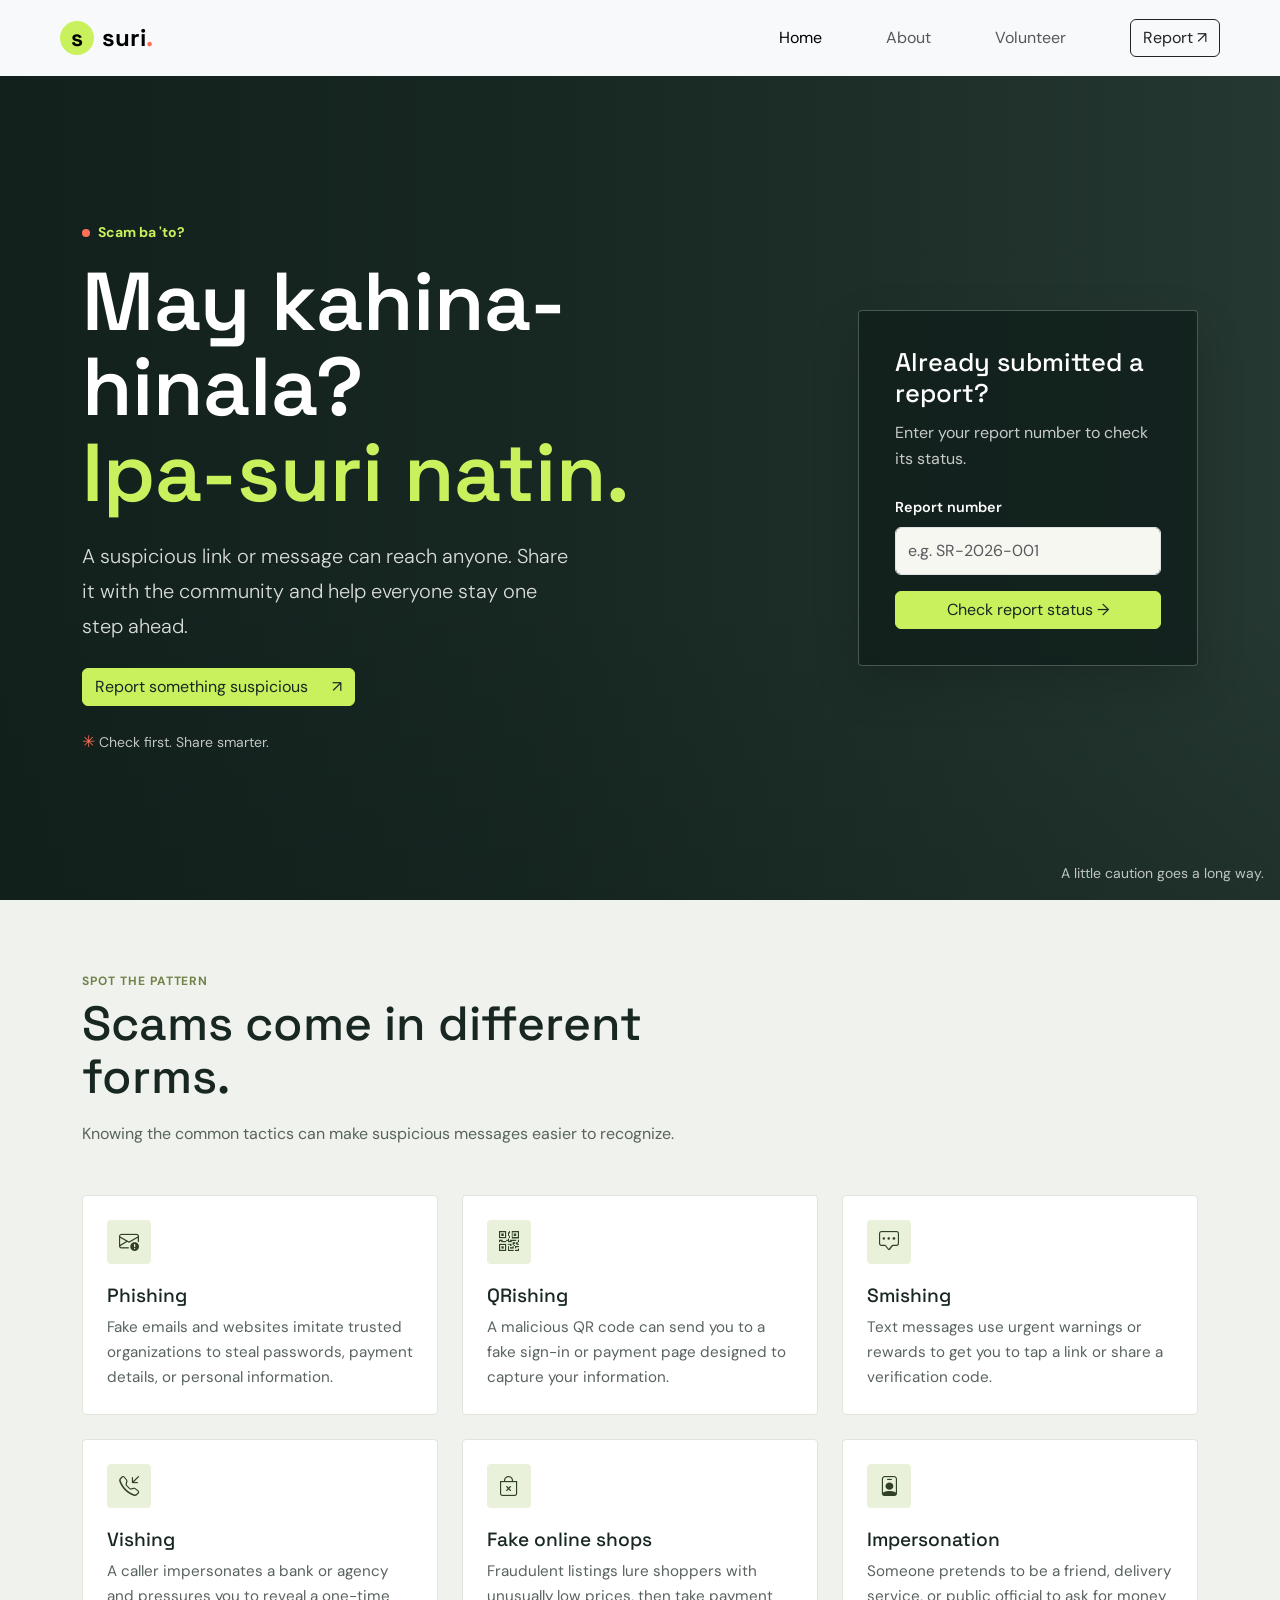
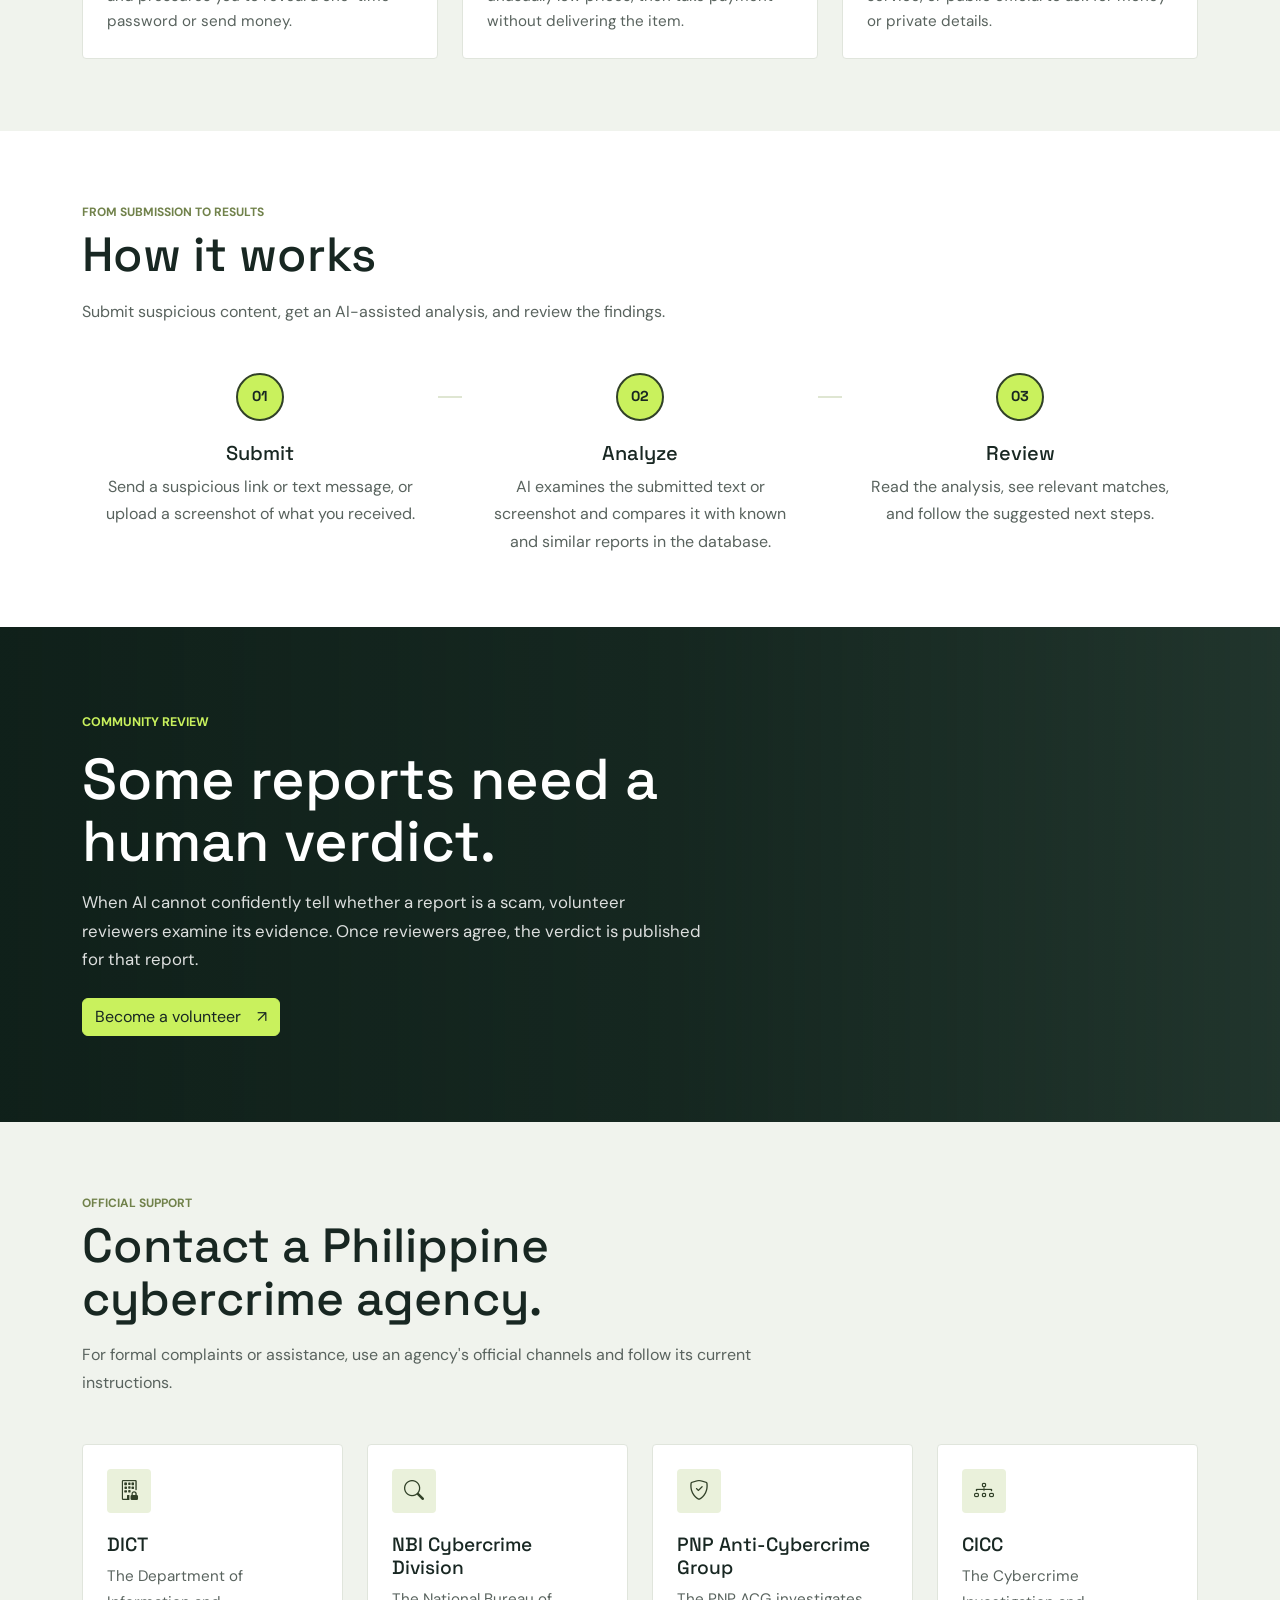
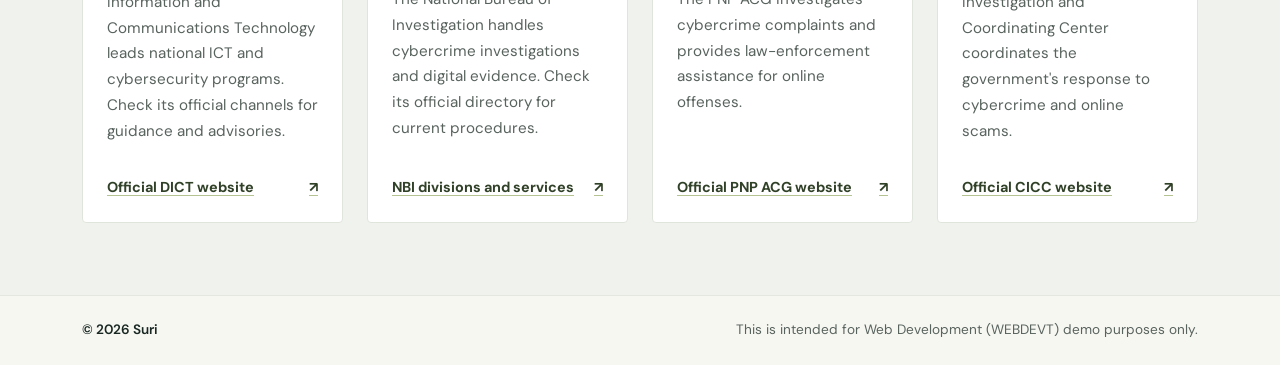
==== Third Exercise/Citizen Reporting Website/Citizen Reporting Website/index.html @ fd9e9ee7 "Initial Commit" ====
<!doctype html>
<html lang="en">
  <head>
    <meta charset="utf-8">
    <meta name="viewport" content="width=device-width, initial-scale=1">
    <meta name="theme-color" content="#f7f7f2">
    <meta name="description" content="A community space to check suspicious links and messages before they spread." >
    <title>Suri | Scam ba 'to?</title>

    <!-- Bootstrap supplies the responsive layout and common interface styles. -->
    <link href="https://cdn.jsdelivr.net/npm/bootstrap@5.3.3/dist/css/bootstrap.min.css" rel="stylesheet" integrity="sha384-QWTKZyjpPEjISv5WaRU9OFeRpok6YctnYmDr5pNlyT2bRjXh0JMhjY6hW+ALEwIH" crossorigin="anonymous">
    <link rel="stylesheet" href="https://cdn.jsdelivr.net/npm/bootstrap-icons@1.11.3/font/bootstrap-icons.min.css">
    <!-- A display font paired with a readable body font gives the page its own voice. -->
    <link rel="preconnect" href="https://fonts.googleapis.com">
    <link rel="preconnect" href="https://fonts.gstatic.com" crossorigin>
    <link href="https://fonts.googleapis.com/css2?family=DM+Sans:wght@400;500;600;700&family=Space+Grotesk:wght@500;600;700&display=swap" rel="stylesheet">
    <link rel="stylesheet" href="styles/index.css">
    <link rel="stylesheet" href="styles/menu.css">
    <link rel="stylesheet" href="styles/hero.css">
    <link rel="stylesheet" href="styles/report-lookup.css">
    <link rel="stylesheet" href="styles/scams.css">
    <link rel="stylesheet" href="styles/how-it-works.css">
    <link rel="stylesheet" href="styles/volunteer.css">
    <link rel="stylesheet" href="styles/agencies.css">
    <link rel="stylesheet" href="styles/footer.css">
    <script src="scripts/hero.js" defer></script>
    <script src="scripts/menu.js" defer></script>
    <script src="scripts/report-lookup.js" defer></script>
    <script src="scripts/volunteer.js" defer></script>
  </head>
  <body>
    <!-- A sticky header keeps the main actions close while the page is in view. -->
    <header class="navbar navbar-expand-md sticky-top bg-light px-3 px-lg-5">
      <div class="container-fluid">
      <a class="navbar-brand d-flex align-items-center gap-2 mb-0" href="#home" aria-label="Suri home">
        <span class="brand-mark" aria-hidden="true">s</span>
        <span class="brand-name fs-4 fw-bold">suri<span class="brand-period">.</span></span>
      </a>

      <button class="navbar-toggler" type="button" aria-label="Open navigation menu" aria-expanded="false" aria-controls="site-navigation">
        <span class="navbar-toggler-icon" aria-hidden="true"></span>
      </button>

      <nav class="collapse navbar-collapse justify-content-md-end" id="site-navigation" aria-label="Main navigation">
        <div class="navbar-nav align-items-md-center gap-md-5">
          <a class="nav-link active" href="#home" aria-current="page">Home</a>
          <a class="nav-link" href="#how-it-works">About</a>
          <a class="nav-link" href="#volunteer">Volunteer</a>
          <a class="btn btn-outline-dark ms-md-2" href="report.html">Report <span aria-hidden="true">↗</span></a>
        </div>
      </nav>
      </div>
    </header>

    <main>
      <!-- The hero fills the space below the header and uses a photo selected in scripts/hero.js. -->
      <section class="hero d-flex align-items-center position-relative overflow-hidden" id="home" aria-labelledby="hero-title">
        <div class="container position-relative">
          <div class="row g-5 align-items-center">
            <div class="col-lg-8 hero-content">
              <p class="hero-eyebrow d-flex align-items-center gap-2 fw-bold mb-3"><span class="eyebrow-dot" aria-hidden="true"></span> Scam ba 'to?</p>
              <h1 class="hero-title fw-semibold mb-0" id="hero-title">May kahina-hinala?<br><span>Ipa-suri natin.</span></h1>
              <p class="hero-description lead my-4">A suspicious link or message can reach anyone. Share it with the community and help everyone stay one step ahead.</p>
              <a class="btn btn-primary d-inline-flex align-items-center gap-4" href="report.html">Report something suspicious <span aria-hidden="true">↗</span></a>
              <p class="hero-note small mt-4 mb-0"><span aria-hidden="true">✳</span> Check first. Share smarter.</p>
            </div>
            <div class="col-lg-4">
              <aside class="report-lookup" id="report" aria-labelledby="report-lookup-title">
                <h2 class="report-lookup-title" id="report-lookup-title">Already submitted a report?</h2>
                <p class="report-lookup-copy">Enter your report number to check its status.</p>
                <form id="report-lookup-form">
                  <label class="form-label" for="report-number">Report number</label>
                  <input class="form-control mb-3" id="report-number" name="report-number" type="text" placeholder="e.g. SR-2026-001" autocomplete="off" required>
                  <button class="btn btn-primary w-100" type="submit">Check report status <span aria-hidden="true">→</span></button>
                  <p class="report-lookup-feedback small mt-3 mb-0" id="report-lookup-feedback" role="status" aria-live="polite" hidden></p>
                </form>
              </aside>
            </div>
          </div>
        </div>
        <p class="photo-credit position-absolute bottom-0 end-0 small m-3">A little caution goes a long way.</p>
      </section>

      <!-- Static cards introduce common scam categories without needing JavaScript. -->
      <section class="scam-types py-5" id="scam-types" aria-labelledby="scam-types-title">
        <div class="container py-lg-4">
          <div class="scam-types-heading mb-4 mb-lg-5">
            <p class="scam-types-kicker text-uppercase fw-bold mb-2">Spot the pattern</p>
            <h2 class="scam-types-title mb-3" id="scam-types-title">Scams come in different forms.</h2>
            <p class="scam-types-intro mb-0">Knowing the common tactics can make suspicious messages easier to recognize.</p>
          </div>

          <div class="row g-3 g-lg-4">
            <div class="col-md-6 col-lg-4">
              <article class="scam-card h-100">
                <span class="scam-icon" aria-hidden="true"><i class="bi bi-envelope-exclamation"></i></span>
                <h3 class="scam-card-title">Phishing</h3>
                <p class="scam-card-description mb-0">Fake emails and websites imitate trusted organizations to steal passwords, payment details, or personal information.</p>
              </article>
            </div>
            <div class="col-md-6 col-lg-4">
              <article class="scam-card h-100">
                <span class="scam-icon" aria-hidden="true"><i class="bi bi-qr-code"></i></span>
                <h3 class="scam-card-title">QRishing</h3>
                <p class="scam-card-description mb-0">A malicious QR code can send you to a fake sign-in or payment page designed to capture your information.</p>
              </article>
            </div>
            <div class="col-md-6 col-lg-4">
              <article class="scam-card h-100">
                <span class="scam-icon" aria-hidden="true"><i class="bi bi-chat-square-dots"></i></span>
                <h3 class="scam-card-title">Smishing</h3>
                <p class="scam-card-description mb-0">Text messages use urgent warnings or rewards to get you to tap a link or share a verification code.</p>
              </article>
            </div>
            <div class="col-md-6 col-lg-4">
              <article class="scam-card h-100">
                <span class="scam-icon" aria-hidden="true"><i class="bi bi-telephone-inbound"></i></span>
                <h3 class="scam-card-title">Vishing</h3>
                <p class="scam-card-description mb-0">A caller impersonates a bank or agency and pressures you to reveal a one-time password or send money.</p>
              </article>
            </div>
            <div class="col-md-6 col-lg-4">
              <article class="scam-card h-100">
                <span class="scam-icon" aria-hidden="true"><i class="bi bi-bag-x"></i></span>
                <h3 class="scam-card-title">Fake online shops</h3>
                <p class="scam-card-description mb-0">Fraudulent listings lure shoppers with unusually low prices, then take payment without delivering the item.</p>
              </article>
            </div>
            <div class="col-md-6 col-lg-4">
              <article class="scam-card h-100">
                <span class="scam-icon" aria-hidden="true"><i class="bi bi-person-badge"></i></span>
                <h3 class="scam-card-title">Impersonation</h3>
                <p class="scam-card-description mb-0">Someone pretends to be a friend, delivery service, or public official to ask for money or private details.</p>
              </article>
            </div>
          </div>
        </div>
      </section>

      <section class="how-it-works py-5" id="how-it-works" aria-labelledby="how-it-works-title">
        <div class="container py-lg-4">
          <div class="how-heading mb-5">
            <p class="how-kicker text-uppercase fw-bold mb-2">From submission to results</p>
            <h2 class="how-title mb-3" id="how-it-works-title">How it works</h2>
            <p class="how-intro mb-0">Submit suspicious content, get an AI-assisted analysis, and review the findings.</p>
          </div>

          <div class="how-steps row g-4 position-relative">
            <div class="col-md-4">
              <article class="how-step">
                <span class="step-number">01</span>
                <h3 class="step-title">Submit</h3>
                <p class="step-description mb-0">Send a suspicious link or text message, or upload a screenshot of what you received.</p>
              </article>
            </div>
            <div class="col-md-4">
              <article class="how-step">
                <span class="step-number">02</span>
                <h3 class="step-title">Analyze</h3>
                <p class="step-description mb-0">AI examines the submitted text or screenshot and compares it with known and similar reports in the database.</p>
              </article>
            </div>
            <div class="col-md-4">
              <article class="how-step">
                <span class="step-number">03</span>
                <h3 class="step-title">Review</h3>
                <p class="step-description mb-0">Read the analysis, see relevant matches, and follow the suggested next steps.</p>
              </article>
            </div>
          </div>
        </div>
      </section>

      <section class="volunteer-section position-relative d-flex align-items-center overflow-hidden" id="volunteer" aria-labelledby="volunteer-title">
        <div class="volunteer-parallax" aria-hidden="true"></div>
        <div class="volunteer-shade" aria-hidden="true"></div>
        <div class="container volunteer-content">
          <div class="row">
            <div class="col-lg-8 col-xl-7">
              <p class="volunteer-eyebrow text-uppercase fw-bold mb-3">Community review</p>
              <h2 class="volunteer-title mb-3" id="volunteer-title">Some reports need a human verdict.</h2>
              <p class="volunteer-description mb-4">When AI cannot confidently tell whether a report is a scam, volunteer reviewers examine its evidence. Once reviewers agree, the verdict is published for that report.</p>
              <button class="btn btn-primary d-inline-flex align-items-center gap-3" id="volunteer-button" type="button">Become a volunteer <span aria-hidden="true">↗</span></button>
              <p class="volunteer-feedback small mt-3 mb-0" id="volunteer-feedback" role="status" aria-live="polite" hidden></p>
            </div>
          </div>
        </div>
      </section>

      <section class="agency-directory py-5" id="agencies" aria-labelledby="agency-directory-title">
        <div class="container py-lg-4">
          <div class="agency-heading mb-4 mb-lg-5">
            <p class="agency-kicker text-uppercase fw-bold mb-2">Official support</p>
            <h2 class="agency-title mb-3" id="agency-directory-title">Contact a Philippine cybercrime agency.</h2>
            <p class="agency-intro mb-0">For formal complaints or assistance, use an agency's official channels and follow its current instructions.</p>
          </div>

          <div class="row g-3 g-lg-4">
            <div class="col-md-6 col-xl-3">
              <article class="agency-card h-100">
                <span class="agency-icon" aria-hidden="true"><i class="bi bi-building-lock"></i></span>
                <h3 class="agency-card-title">DICT</h3>
                <p class="agency-card-description">The Department of Information and Communications Technology leads national ICT and cybersecurity programs. Check its official channels for guidance and advisories.</p>
                <a class="agency-link" href="https://dict.gov.ph/" target="_blank" rel="noopener noreferrer">Official DICT website <span aria-hidden="true">↗</span></a>
              </article>
            </div>
            <div class="col-md-6 col-xl-3">
              <article class="agency-card h-100">
                <span class="agency-icon" aria-hidden="true"><i class="bi bi-search"></i></span>
                <h3 class="agency-card-title">NBI Cybercrime Division</h3>
                <p class="agency-card-description">The National Bureau of Investigation handles cybercrime investigations and digital evidence. Check its official directory for current procedures.</p>
                <a class="agency-link" href="https://nbi.gov.ph/overview/divisions/" target="_blank" rel="noopener noreferrer">NBI divisions and services <span aria-hidden="true">↗</span></a>
              </article>
            </div>
            <div class="col-md-6 col-xl-3">
              <article class="agency-card h-100">
                <span class="agency-icon" aria-hidden="true"><i class="bi bi-shield-check"></i></span>
                <h3 class="agency-card-title">PNP Anti-Cybercrime Group</h3>
                <p class="agency-card-description">The PNP ACG investigates cybercrime complaints and provides law-enforcement assistance for online offenses.</p>
                <a class="agency-link" href="https://acg.pnp.gov.ph/" target="_blank" rel="noopener noreferrer">Official PNP ACG website <span aria-hidden="true">↗</span></a>
              </article>
            </div>
            <div class="col-md-6 col-xl-3">
              <article class="agency-card h-100">
                <span class="agency-icon" aria-hidden="true"><i class="bi bi-diagram-3"></i></span>
                <h3 class="agency-card-title">CICC</h3>
                <p class="agency-card-description">The Cybercrime Investigation and Coordinating Center coordinates the government's response to cybercrime and online scams.</p>
                <a class="agency-link" href="https://cicc.gov.ph/" target="_blank" rel="noopener noreferrer">Official CICC website <span aria-hidden="true">↗</span></a>
              </article>
            </div>
          </div>
        </div>
      </section>
    </main>

    <footer class="site-footer py-4">
      <div class="container d-flex flex-column flex-sm-row justify-content-between align-items-sm-center gap-2">
        <p class="footer-copyright mb-0">&copy; 2026 Suri</p>
        <p class="footer-notice mb-0">This is intended for Web Development (WEBDEVT) demo purposes only.</p>
      </div>
    </footer>
  </body>
</html>
---- Third Exercise/Citizen Reporting Website/Citizen Reporting Website/styles/index.css ----
/* Shared design values and page-wide behavior belong to the homepage. */
:root {
  --ink: #182722;
  --paper: #f7f7f2;
  --green: #c9f15d;
  --coral: #ff7059;
  --display-font: "Space Grotesk", sans-serif;
  --bs-body-font-family: "DM Sans", sans-serif;
  --bs-body-color: var(--ink);
  --bs-body-bg: var(--paper);
}

html {
  scroll-behavior: smooth;
}

@media (prefers-reduced-motion: reduce) {
  html {
    scroll-behavior: auto;
  }
}
---- Third Exercise/Citizen Reporting Website/Citizen Reporting Website/styles/menu.css ----
/* Custom navbar details complement Bootstrap's responsive navigation classes. */
.navbar {
  min-height: 76px;
}

.brand-mark {
  display: grid;
  width: 34px;
  aspect-ratio: 1;
  place-items: center;
  border-radius: 50%;
  background: var(--green);
  font: 700 23px/1 var(--display-font);
}

.brand-name {
  font-family: var(--display-font);
}

.brand-period {
  color: var(--coral);
}

@media (max-width: 767.98px) {
  .navbar {
    min-height: 68px;
  }
}
---- Third Exercise/Citizen Reporting Website/Citizen Reporting Website/styles/hero.css ----
/* Hero-only layout, contrast, and button colors. */
.hero {
  min-height: calc(100svh - 76px);
  isolation: isolate;
  background: #293c35 var(--hero-image) center 48% / cover;
  color: white;
}

.hero::before {
  position: absolute;
  z-index: -1;
  inset: 0;
  background: linear-gradient(90deg, rgb(15 29 25 / 88%), rgb(15 29 25 / 68%) 43%, rgb(15 29 25 / 14%)), linear-gradient(0deg, rgb(15 29 25 / 25%), transparent 36%);
  content: "";
}

.hero-content {
  padding-block: clamp(4.75rem, 11vh, 7.75rem);
  animation: arrive 650ms ease-out both;
}

.hero-eyebrow {
  color: var(--green);
  font-size: 14px;
}

.eyebrow-dot {
  width: 8px;
  height: 8px;
  border-radius: 50%;
  background: var(--coral);
}

.hero-title {
  max-width: 900px;
  font-family: var(--display-font);
  font-size: clamp(2.8rem, 6.5vw, 5.125rem);
  line-height: 1.04;
}

.hero-title span {
  color: var(--green);
}

.hero-description {
  max-width: 500px;
  color: rgb(255 255 255 / 84%);
  line-height: 1.75;
}

.btn-primary {
  --bs-btn-color: var(--ink);
  --bs-btn-bg: var(--green);
  --bs-btn-border-color: var(--green);
  --bs-btn-hover-color: var(--ink);
  --bs-btn-hover-bg: #d8ff75;
  --bs-btn-hover-border-color: #d8ff75;
}

.hero-note {
  color: rgb(255 255 255 / 74%);
}

.hero-note span {
  color: var(--coral);
  font-size: 16px;
}

.photo-credit {
  color: rgb(255 255 255 / 72%);
}

@keyframes arrive {
  from {
    opacity: 0;
    transform: translateY(12px);
  }

  to {
    opacity: 1;
    transform: translateY(0);
  }
}

@media (max-width: 767.98px) {
  .hero {
    min-height: calc(100svh - 68px);
    background-position: 58% center;
  }

  .hero::before {
    background: linear-gradient(90deg, rgb(15 29 25 / 84%), rgb(15 29 25 / 43%)), linear-gradient(0deg, rgb(15 29 25 / 30%), transparent 50%);
  }

  .hero-content {
    padding-block: 4.75rem 1rem;
  }

  .hero-description {
    font-size: 1rem;
  }
}

@media (prefers-reduced-motion: reduce) {
  .hero-content {
    animation: none;
  }
}
---- Third Exercise/Citizen Reporting Website/Citizen Reporting Website/styles/report-lookup.css ----
/* The lookup panel is a standalone hero component. */
.report-lookup {
  padding: clamp(1.5rem, 3vw, 2.25rem);
  border: 1px solid rgb(255 255 255 / 24%);
  border-radius: 4px;
  background: rgb(15 29 25 / 76%);
  box-shadow: 0 18px 48px rgb(0 0 0 / 16%);
}

.report-lookup-title {
  margin-bottom: 0.75rem;
  font-family: var(--display-font);
  font-size: clamp(1.4rem, 2vw, 1.8rem);
  line-height: 1.2;
}

.report-lookup-copy {
  margin-bottom: 1.5rem;
  color: rgb(255 255 255 / 76%);
  line-height: 1.6;
}

.report-lookup .form-label {
  font-size: 0.9rem;
  font-weight: 600;
}

.report-lookup .form-control {
  min-height: 48px;
}

.report-lookup-feedback {
  color: rgb(255 255 255 / 82%);
}
---- Third Exercise/Citizen Reporting Website/Citizen Reporting Website/styles/scams.css ----
/* Scam category cards use a quieter surface to separate learning content from the hero. */
.scam-types {
  background: #f0f3ed;
}

.scam-types-heading {
  max-width: 640px;
}

.scam-types-kicker {
  color: #71824b;
  font-size: 0.75rem;
  letter-spacing: 0.08em;
}

.scam-types-title {
  color: var(--ink);
  font-family: var(--display-font);
  font-size: clamp(2rem, 4vw, 3rem);
  line-height: 1.1;
}

.scam-types-intro {
  color: #59635e;
  line-height: 1.7;
}

.scam-card {
  padding: 1.5rem;
  border: 1px solid #e0e5dc;
  border-radius: 4px;
  background: #fff;
  transition: border-color 160ms ease, transform 160ms ease;
}

.scam-card:hover {
  transform: translateY(-3px);
  border-color: #b5c392;
}

.scam-icon {
  display: grid;
  width: 44px;
  height: 44px;
  margin-bottom: 1.25rem;
  place-items: center;
  border-radius: 4px;
  background: #eaf1db;
  color: #314128;
  font-size: 1.25rem;
}

.scam-card-title {
  margin-bottom: 0.5rem;
  color: var(--ink);
  font-family: var(--display-font);
  font-size: 1.2rem;
}

.scam-card-description {
  color: #59635e;
  font-size: 0.95rem;
  line-height: 1.65;
}

@media (prefers-reduced-motion: reduce) {
  .scam-card {
    transition: none;
  }

  .scam-card:hover {
    transform: none;
  }
}
---- Third Exercise/Citizen Reporting Website/Citizen Reporting Website/styles/how-it-works.css ----
/* A connected sequence turns the three steps into one easy-to-scan process. */
.how-it-works {
  background: #fff;
}

.how-heading {
  max-width: 640px;
}

.how-kicker {
  color: #71824b;
  font-size: 0.75rem;
}

.how-title {
  color: var(--ink);
  font-family: var(--display-font);
  font-size: clamp(2rem, 4vw, 3rem);
  line-height: 1.1;
}

.how-intro,
.step-description {
  color: #59635e;
  line-height: 1.7;
}

.how-steps::before {
  position: absolute;
  z-index: 0;
  top: 47px;
  right: 16.6667%;
  left: 16.6667%;
  height: 2px;
  background: #dfe6d2;
  content: "";
}

.how-step {
  position: relative;
  z-index: 1;
  background: #fff;
  text-align: center;
}

.step-number {
  display: grid;
  width: 48px;
  height: 48px;
  margin: 0 auto 1.25rem;
  position: relative;
  z-index: 1;
  place-items: center;
  border: 2px solid #314128;
  border-radius: 50%;
  background: var(--green);
  color: var(--ink);
  font-family: var(--display-font);
  font-size: 0.9rem;
  font-weight: 700;
}

.step-title {
  margin-bottom: 0.5rem;
  color: var(--ink);
  font-family: var(--display-font);
  font-size: 1.25rem;
}

.step-description {
  max-width: 320px;
  margin-right: auto;
  margin-left: auto;
}

@media (max-width: 767.98px) {
  .how-heading {
    margin-bottom: 2rem !important;
  }

  .how-steps {
    row-gap: 2rem !important;
  }

  .how-steps::before {
    top: 48px;
    right: auto;
    bottom: 24px;
    left: 50%;
    width: 2px;
    height: auto;
    transform: translateX(-50%);
  }
}
---- Third Exercise/Citizen Reporting Website/Citizen Reporting Website/styles/volunteer.css ----
/* The script pins this viewport-height image while the section scrolls past. */
.volunteer-section {
  min-height: 55svh;
  isolation: isolate;
  background-color: #263b32;
  color: #fff;
}

.volunteer-parallax {
  position: absolute;
  z-index: -1;
  inset: 0 0 auto;
  height: 100svh;
  background: url("https://images.unsplash.com/photo-1531206715517-5c0ba140b2b8?auto=format&fit=crop&w=2000&q=85") center 45% / cover;
  will-change: transform;
}

.volunteer-shade {
  position: absolute;
  z-index: 0;
  inset: 0;
  background: linear-gradient(90deg, rgb(13 29 23 / 88%), rgb(13 29 23 / 66%) 52%, rgb(13 29 23 / 20%));
}

.volunteer-content {
  position: relative;
  z-index: 1;
  padding-block: clamp(3.5rem, 8vh, 6rem);
}

.volunteer-eyebrow {
  color: var(--green);
  font-size: 0.78rem;
}

.volunteer-title {
  max-width: 700px;
  font-family: var(--display-font);
  font-size: clamp(2.25rem, 4.5vw, 4rem);
  line-height: 1.08;
}

.volunteer-description {
  max-width: 620px;
  color: rgb(255 255 255 / 86%);
  font-size: 1.05rem;
  line-height: 1.7;
}

.volunteer-feedback {
  color: rgb(255 255 255 / 86%);
}

@media (max-width: 767.98px) {
  .volunteer-section {
    min-height: 55svh;
  }

  .volunteer-parallax {
    background-position: 58% center;
  }
}

@media (prefers-reduced-motion: reduce) {
  .volunteer-parallax {
    will-change: auto;
  }
}
---- Third Exercise/Citizen Reporting Website/Citizen Reporting Website/styles/agencies.css ----
/* Agency cards provide official starting points for people seeking direct assistance. */
.agency-directory {
  background: #f0f3ed;
}

.agency-heading {
  max-width: 700px;
}

.agency-kicker {
  color: #71824b;
  font-size: 0.75rem;
}

.agency-title {
  color: var(--ink);
  font-family: var(--display-font);
  font-size: clamp(2rem, 4vw, 3rem);
  line-height: 1.1;
}

.agency-intro,
.agency-card-description {
  color: #59635e;
  line-height: 1.7;
}

.agency-card {
  display: flex;
  flex-direction: column;
  padding: 1.5rem;
  border: 1px solid #e0e5dc;
  border-radius: 4px;
  background: #fff;
}

.agency-icon {
  display: grid;
  width: 44px;
  height: 44px;
  margin-bottom: 1.25rem;
  place-items: center;
  border-radius: 4px;
  background: #eaf1db;
  color: #314128;
  font-size: 1.25rem;
}

.agency-card-title {
  margin-bottom: 0.5rem;
  color: var(--ink);
  font-family: var(--display-font);
  font-size: 1.2rem;
}

.agency-card-description {
  flex-grow: 1;
  font-size: 0.95rem;
}

.agency-link {
  display: inline-flex;
  align-items: center;
  justify-content: space-between;
  gap: 0.75rem;
  margin-top: 1rem;
  color: #314128;
  font-size: 0.9rem;
  font-weight: 700;
  text-decoration: underline;
  text-decoration-color: #b5c392;
  text-underline-offset: 0.2em;
}

.agency-link:hover {
  color: #182722;
  text-decoration-color: currentColor;
}
---- Third Exercise/Citizen Reporting Website/Citizen Reporting Website/styles/footer.css ----
.site-footer {
  border-top: 1px solid #e3e7df;
  background: #f7f7f2;
  color: #59635e;
  font-size: 0.85rem;
}

.footer-copyright {
  color: var(--ink);
  font-weight: 600;
}
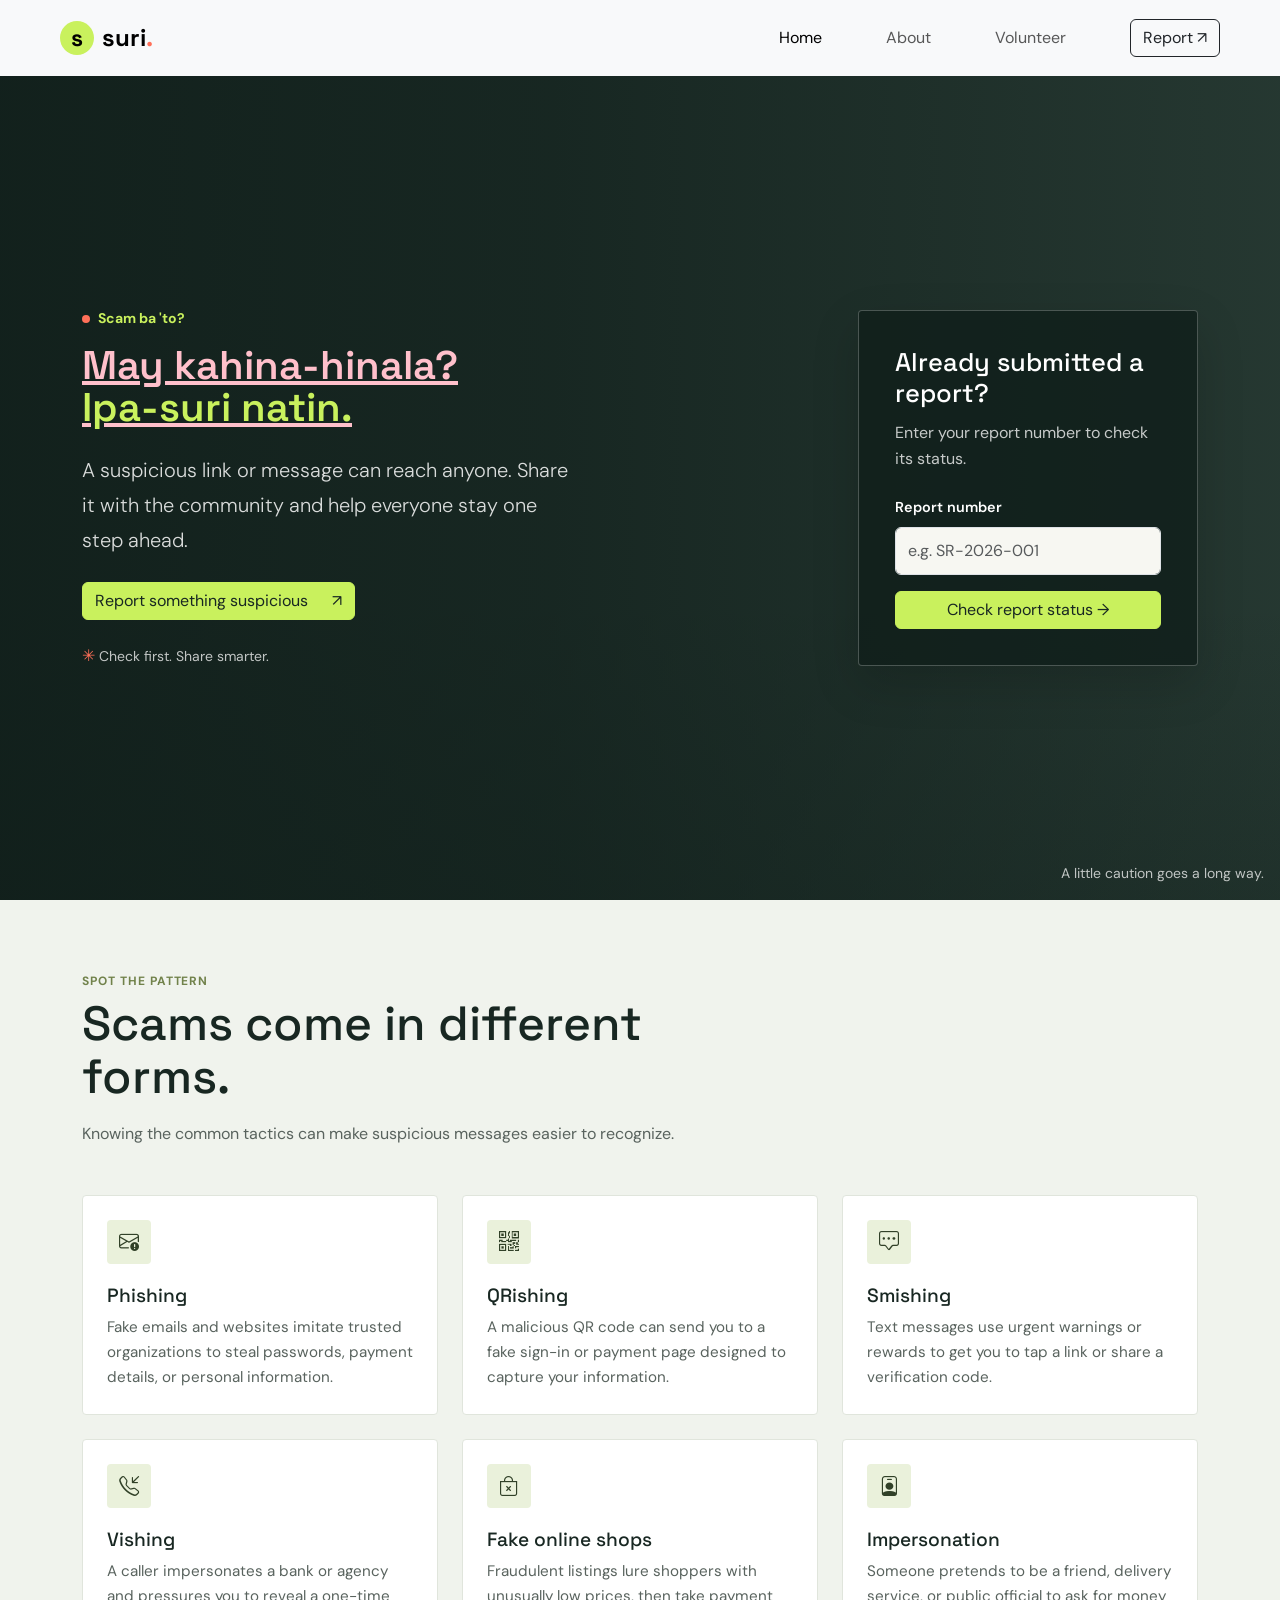
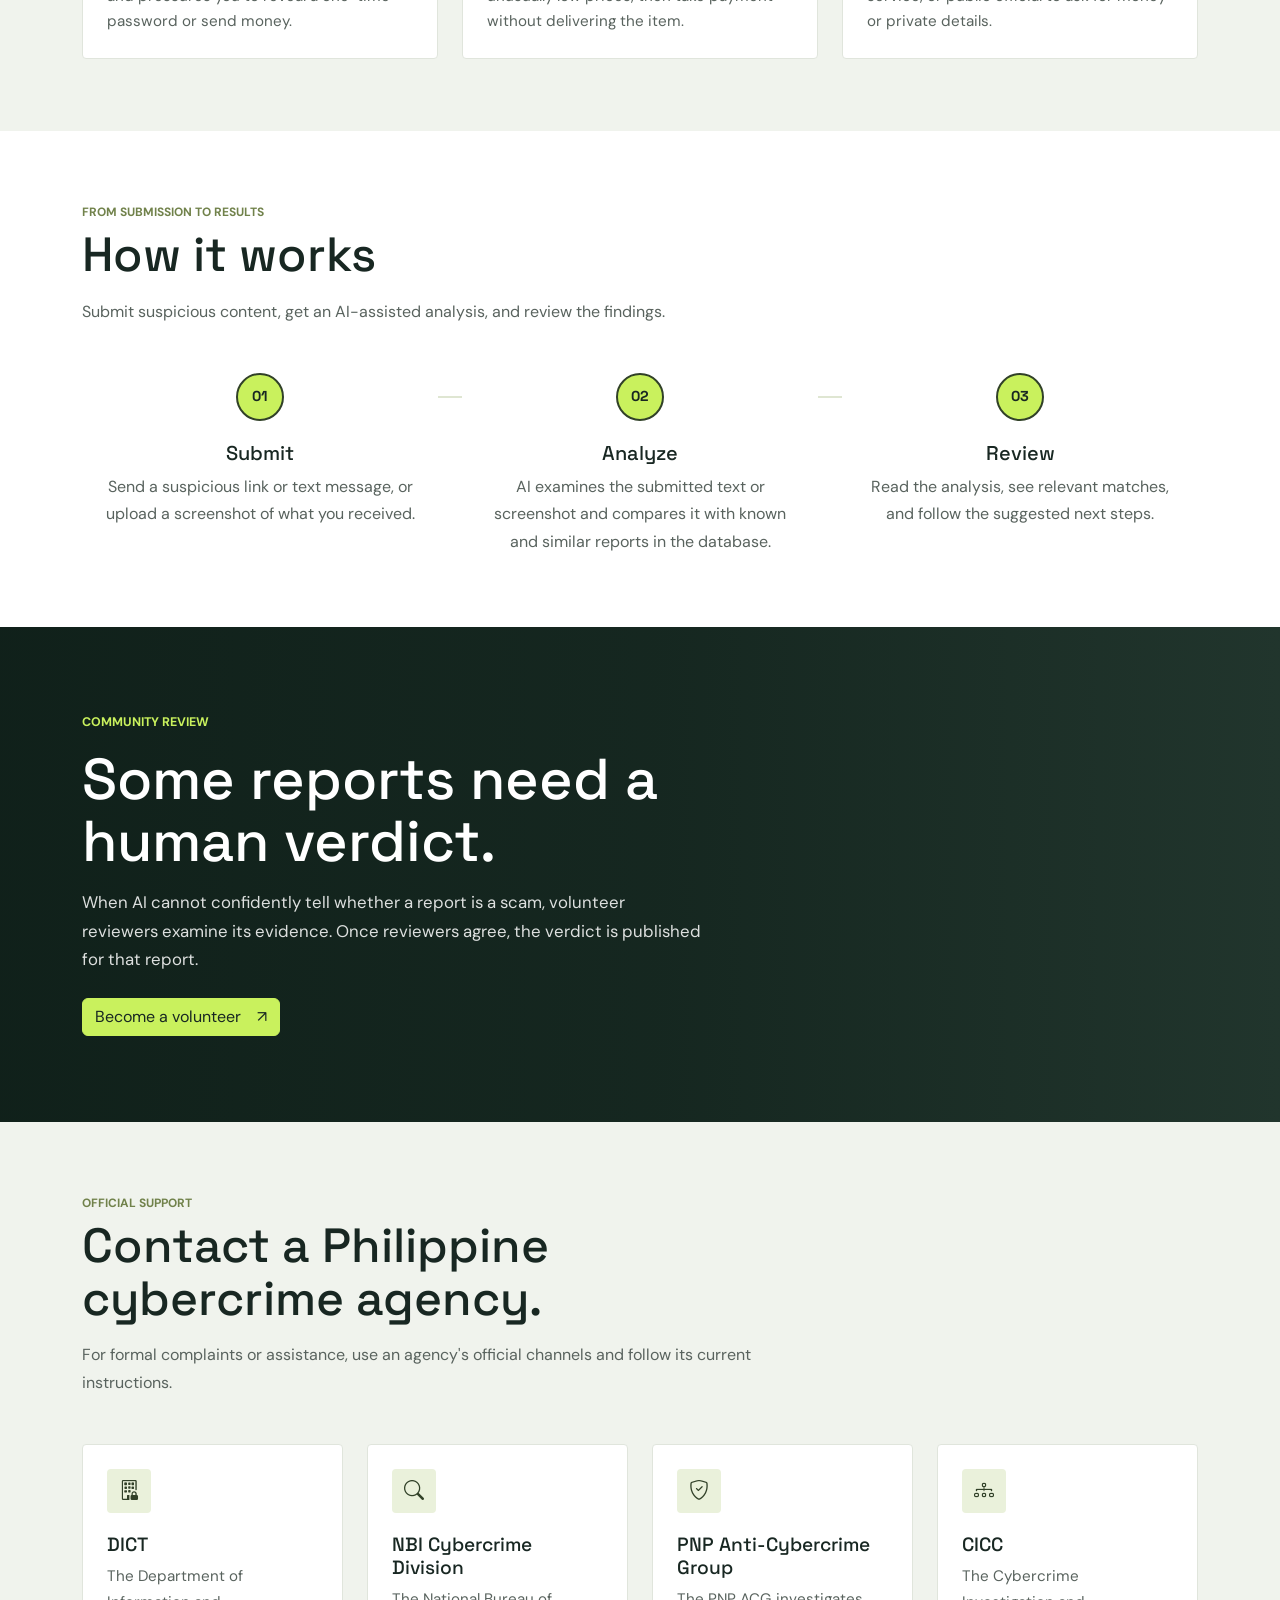
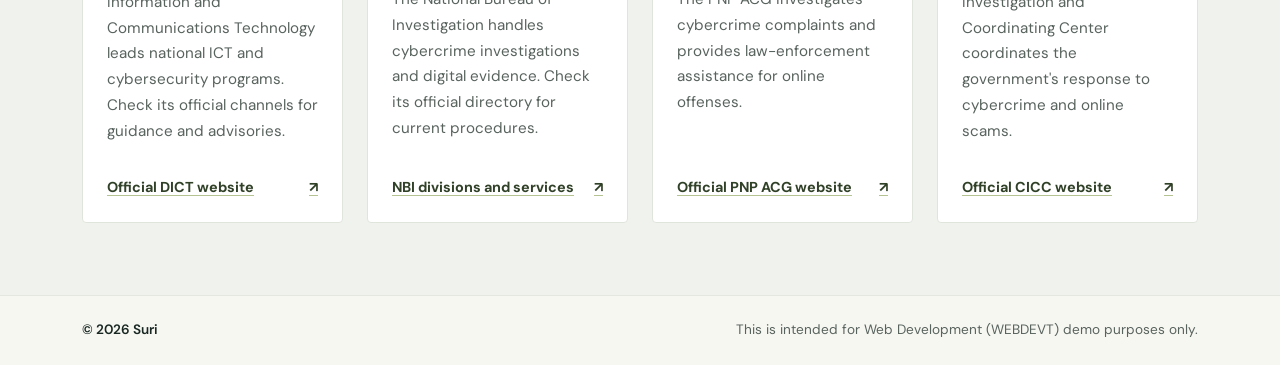
==== commit fc22186f: "Comments Added to Index.html hero.js volunteer.js" ====
--- a/Third Exercise/Citizen Reporting Website/Citizen Reporting Website/index.html
+++ b/Third Exercise/Citizen Reporting Website/Citizen Reporting Website/index.html
@@ -177,7 +177,7 @@
         <div class="container volunteer-content">
           <div class="row">
             <div class="col-lg-8 col-xl-7">
-              <p class="volunteer-eyebrow text-uppercase fw-bold mb-3">Community review</p>
+              <p class="volunteer-eyebrow text-uppercase fw-bold mb-3">Community review</p> 
               <h2 class="volunteer-title mb-3" id="volunteer-title">Some reports need a human verdict.</h2>
               <p class="volunteer-description mb-4">When AI cannot confidently tell whether a report is a scam, volunteer reviewers examine its evidence. Once reviewers agree, the verdict is published for that report.</p>
               <button class="btn btn-primary d-inline-flex align-items-center gap-3" id="volunteer-button" type="button">Become a volunteer <span aria-hidden="true">↗</span></button>
